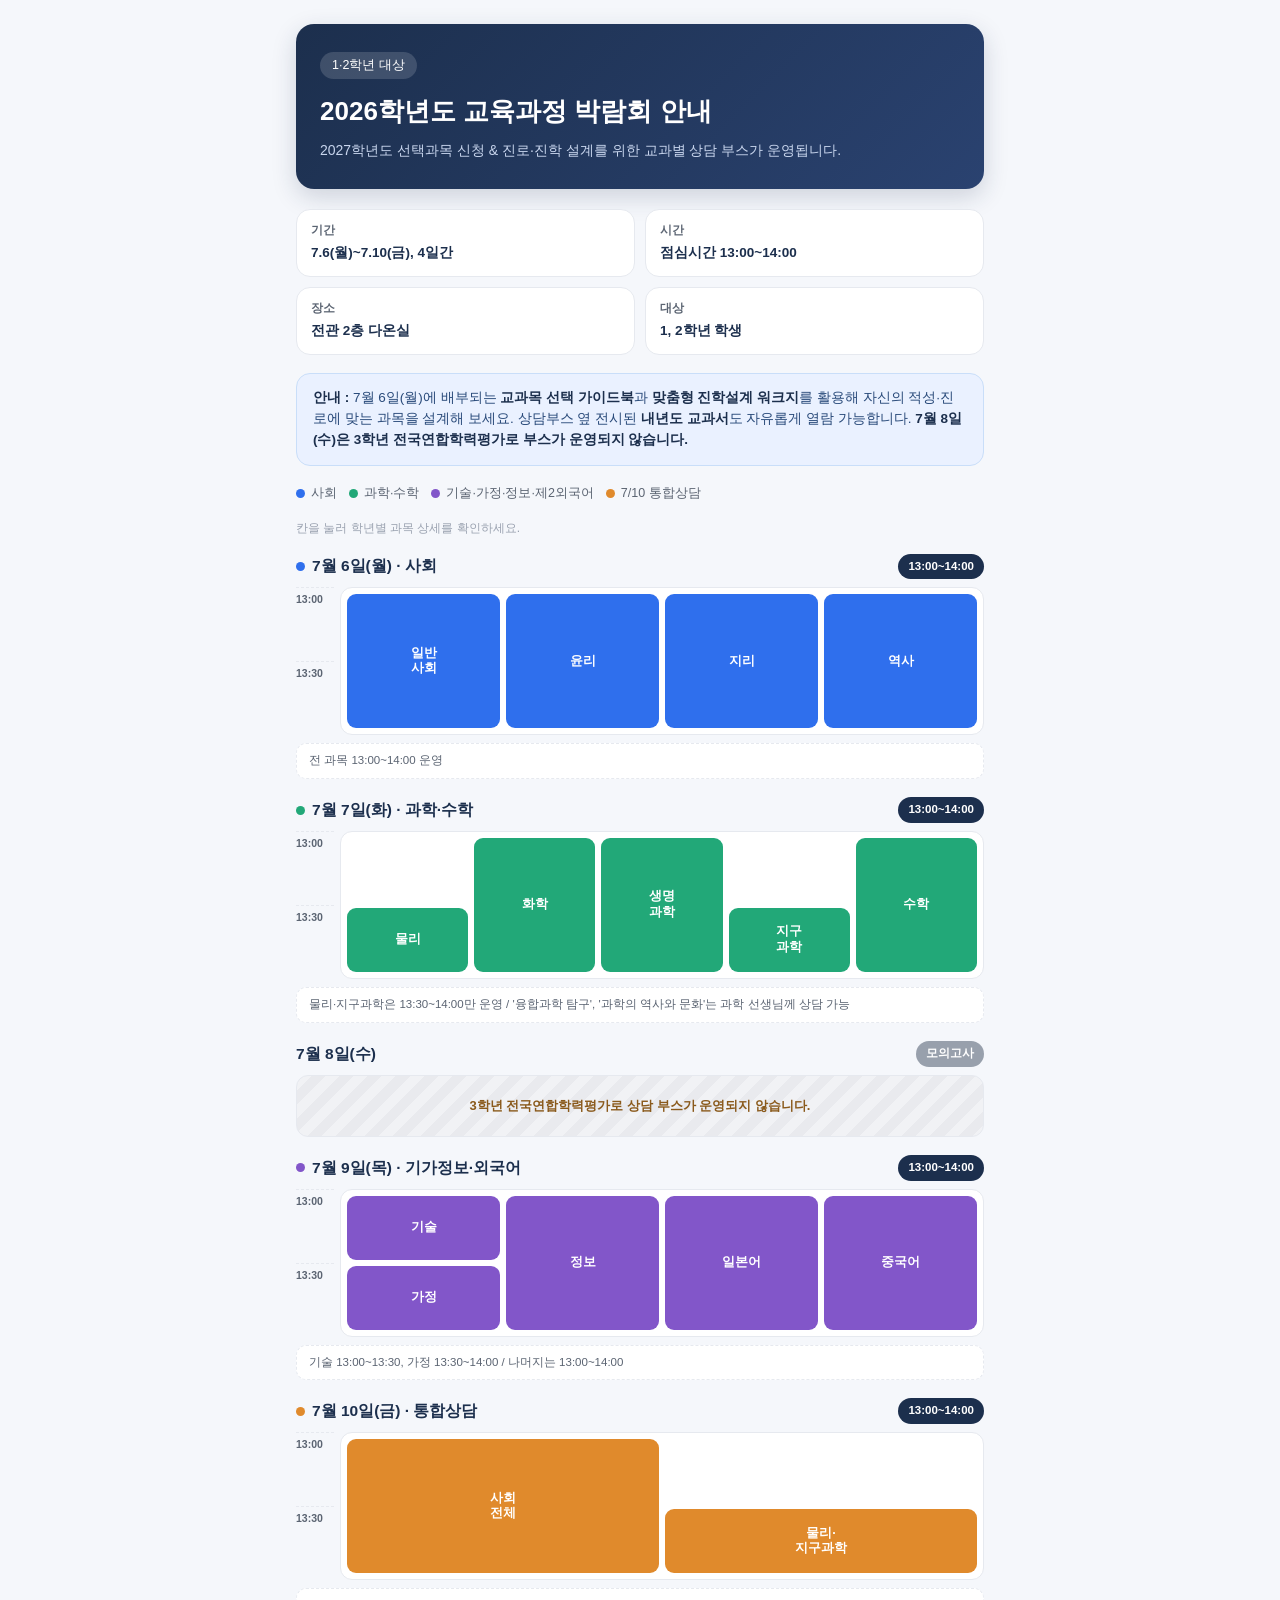
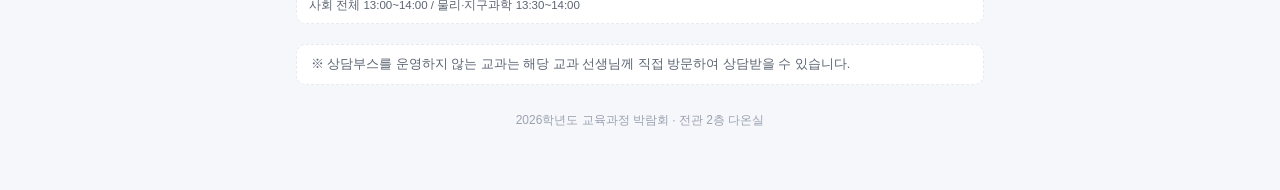
==== curriculum.html @ 7ca2bcb1 "Add files via upload" ====
<!DOCTYPE html>
<html lang="ko">
<head>
<meta charset="UTF-8">
<meta name="viewport" content="width=device-width, initial-scale=1.0">
<title>2026학년도 교육과정 박람회 안내</title>
<style>
  :root{
    --navy:#1c2f4d;
    --blue:#2f6fed;
    --blue-light:#eaf1ff;
    --green:#22a878;
    --purple:#8256c9;
    --orange:#e08a2c;
    --gray-text:#5b6472;
    --gray-line:#e6e9ef;
    --bg:#f5f7fb;
    --card-bg:#ffffff;
  }
  *{box-sizing:border-box;}
  body{
    margin:0;
    font-family:"Pretendard","Apple SD Gothic Neo","Malgun Gothic","Noto Sans KR",sans-serif;
    background:var(--bg);
    color:var(--navy);
    line-height:1.55;
  }
  .wrap{max-width:720px;margin:0 auto;padding:24px 16px 60px;}

  header{
    background:linear-gradient(135deg,var(--navy),#2a4270);
    color:#fff;
    border-radius:18px;
    padding:28px 24px;
    margin-bottom:20px;
    box-shadow:0 8px 24px rgba(28,47,77,0.18);
  }
  header .eyebrow{
    display:inline-block;
    background:rgba(255,255,255,0.15);
    padding:4px 12px;
    border-radius:999px;
    font-size:12.5px;
    margin-bottom:12px;
  }
  header h1{margin:0 0 8px;font-size:clamp(20px,5.5vw,26px);font-weight:800;}
  header p.sub{margin:0;font-size:14px;color:#c9d6ee;}

  .info-grid{display:grid;grid-template-columns:repeat(2,1fr);gap:10px;margin-bottom:18px;}
  .info-card{background:var(--card-bg);border:1px solid var(--gray-line);border-radius:14px;padding:12px 14px;}
  .info-card .label{font-size:11.5px;color:var(--gray-text);font-weight:600;margin-bottom:3px;}
  .info-card .value{font-size:13.5px;font-weight:700;}

  .guide-box{
    background:var(--blue-light);border:1px solid #c9def9;border-radius:14px;
    padding:14px 16px;margin-bottom:18px;font-size:13.5px;color:#294a7a;
  }
  .guide-box strong{color:var(--navy);}

  .legend{display:flex;flex-wrap:wrap;gap:12px;font-size:12.5px;color:var(--gray-text);margin-bottom:16px;}
  .legend span{display:inline-flex;align-items:center;gap:6px;}
  .dot{width:9px;height:9px;border-radius:50%;display:inline-block;flex:0 0 auto;}
  .dot.social{background:var(--blue);}
  .dot.science{background:var(--green);}
  .dot.etc{background:var(--purple);}
  .dot.mixed{background:var(--orange);}

  .hint{font-size:12px;color:#9aa2b0;margin-bottom:16px;}

  /* ===== Day blocks (stacked vertically) ===== */
  .day-block{margin-bottom:18px;}
  .day-block-head{
    display:flex;align-items:center;justify-content:space-between;
    margin-bottom:8px;
  }
  .day-block-head h2{
    margin:0;font-size:15.5px;font-weight:800;display:flex;align-items:center;gap:7px;
  }
  .day-badge{
    font-size:11.5px;font-weight:700;color:#fff;background:var(--navy);
    padding:4px 10px;border-radius:999px;white-space:nowrap;
  }
  .day-badge.closed{background:#98a0ac;}

  .day-timeline{display:flex;gap:6px;align-items:stretch;}
  .day-gutter{flex:0 0 38px;display:flex;flex-direction:column;}
  .day-gutter .g-row{
    flex:1 1 0;min-height:64px;
    font-size:10.5px;color:var(--gray-text);font-weight:700;
    padding-top:3px;border-top:1px dashed var(--gray-line);
  }

  .day-grid{
    flex:1 1 auto;min-width:0;
    border:1px solid var(--gray-line);border-radius:12px;background:var(--card-bg);
    display:grid;grid-template-rows:repeat(2, minmax(64px,auto));gap:6px;padding:6px;
  }

  .evt{
    border-radius:9px;padding:8px 4px;font-size:12.5px;font-weight:700;color:#fff;
    cursor:pointer;display:flex;flex-direction:column;justify-content:center;
    align-items:center;text-align:center;line-height:1.25;
    transition:transform .1s ease, box-shadow .1s ease;
    min-width:0;overflow:hidden;
    word-break:keep-all;overflow-wrap:break-word;
  }
  .evt:active{transform:scale(0.97);}
  .evt.social{background:var(--blue);}
  .evt.science{background:var(--green);}
  .evt.etc{background:var(--purple);}
  .evt.mixed{background:var(--orange);}

  .closed-panel{
    background:repeating-linear-gradient(135deg,#f1f2f5,#f1f2f5 10px,#e9eaee 10px,#e9eaee 20px);
    border:1px solid var(--gray-line);border-radius:12px;
    padding:20px;text-align:center;color:#8a5a1c;font-weight:700;font-size:13px;
  }

  .note{margin-top:8px;font-size:11.5px;color:var(--gray-text);background:#fff;border:1px dashed var(--gray-line);border-radius:10px;padding:8px 12px;}

  /* ===== Modal ===== */
  .modal-overlay{
    display:none;position:fixed;inset:0;background:rgba(20,28,45,0.55);
    z-index:50;align-items:center;justify-content:center;padding:16px;
  }
  .modal-overlay.show{display:flex;}
  .modal-box{
    background:#fff;border-radius:16px;max-width:400px;width:100%;
    padding:22px 22px 18px;box-shadow:0 20px 50px rgba(0,0,0,0.25);
  }
  .modal-box .m-tag{
    display:inline-block;font-size:11px;font-weight:700;padding:3px 10px;border-radius:999px;
    background:var(--blue-light);color:var(--blue);margin-bottom:8px;
  }
  .modal-box h3{margin:0 0 4px;font-size:18px;font-weight:800;}
  .modal-box .m-time{font-size:13px;color:var(--gray-text);margin-bottom:14px;font-weight:600;}
  .modal-box .m-courses .row-line{font-size:13.5px;margin-bottom:7px;}
  .modal-box .grade{
    display:inline-block;font-size:11px;font-weight:700;color:#fff;background:#9aa5b5;
    border-radius:5px;padding:1px 6px;margin-right:6px;
  }
  .modal-box .grade.g2{background:#5b8def;}
  .modal-box .grade.g3{background:#22a878;}
  .modal-close{
    margin-top:14px;width:100%;padding:10px;border:none;border-radius:10px;
    background:var(--navy);color:#fff;font-weight:700;font-size:13.5px;cursor:pointer;
  }

  .bottom-note{margin-top:20px;font-size:12.5px;color:var(--gray-text);background:#fff;border:1px dashed var(--gray-line);border-radius:10px;padding:10px 14px;}
  footer{text-align:center;font-size:12px;color:#9aa2b0;margin-top:26px;}
</style>
</head>
<body>
<div class="wrap">

  <header>
    <span class="eyebrow">1·2학년 대상</span>
    <h1>2026학년도 교육과정 박람회 안내</h1>
    <p class="sub">2027학년도 선택과목 신청 &amp; 진로·진학 설계를 위한 교과별 상담 부스가 운영됩니다.</p>
  </header>

  <div class="info-grid">
    <div class="info-card"><div class="label">기간</div><div class="value">7.6(월)~7.10(금), 4일간</div></div>
    <div class="info-card"><div class="label">시간</div><div class="value">점심시간 13:00~14:00</div></div>
    <div class="info-card"><div class="label">장소</div><div class="value">전관 2층 다온실</div></div>
    <div class="info-card"><div class="label">대상</div><div class="value">1, 2학년 학생</div></div>
  </div>

  <div class="guide-box">
    <strong>안내 :</strong> 7월 6일(월)에 배부되는 <strong>교과목 선택 가이드북</strong>과 <strong>맞춤형 진학설계 워크지</strong>를 활용해 자신의 적성·진로에 맞는 과목을 설계해 보세요. 상담부스 옆 전시된 <strong>내년도 교과서</strong>도 자유롭게 열람 가능합니다. <strong>7월 8일(수)은 3학년 전국연합학력평가로 부스가 운영되지 않습니다.</strong>
  </div>

  <div class="legend">
    <span><i class="dot social"></i>사회</span>
    <span><i class="dot science"></i>과학·수학</span>
    <span><i class="dot etc"></i>기술·가정·정보·제2외국어</span>
    <span><i class="dot mixed"></i>7/10 통합상담</span>
  </div>

  <div class="hint">칸을 눌러 학년별 과목 상세를 확인하세요.</div>

  <!-- 7/6 월 -->
  <div class="day-block">
    <div class="day-block-head">
      <h2><i class="dot social"></i>7월 6일(월) · 사회</h2>
      <span class="day-badge">13:00~14:00</span>
    </div>
    <div class="day-timeline">
      <div class="day-gutter"><div class="g-row">13:00</div><div class="g-row">13:30</div></div>
      <div class="day-grid" style="grid-template-columns:repeat(4,1fr);">
        <div class="evt social" style="grid-row:1/3;grid-column:1;" data-tag="사회" data-name="일반사회" data-time="13:00~14:00" data-courses='[["g2","사회와 문화, 법과 사회, 경제"],["g3","사회문제 탐구, 금융과 경제생활, 융합사회 탐구"]]'>일반<br>사회</div>
        <div class="evt social" style="grid-row:1/3;grid-column:2;" data-tag="사회" data-name="윤리" data-time="13:00~14:00" data-courses='[["g2","윤리문제 탐구, 현대사회와 윤리"],["g3","윤리와 사상, 인문학과 윤리"]]'>윤리</div>
        <div class="evt social" style="grid-row:1/3;grid-column:3;" data-tag="사회" data-name="지리" data-time="13:00~14:00" data-courses='[["g2","세계시민과 지리, 도시의 미래탐구, 기후변화와 지속가능한 세계"],["g3","한국지리 탐구, 여행지리"]]'>지리</div>
        <div class="evt social" style="grid-row:1/3;grid-column:4;" data-tag="사회" data-name="역사" data-time="13:00~14:00" data-courses='[["g2","세계사, 역사로 탐구하는 현대세계"],["g3","동아시아 역사기행, 세계유산 탐구"]]'>역사</div>
      </div>
    </div>
    <div class="note">전 과목 13:00~14:00 운영</div>
  </div>

  <!-- 7/7 화 -->
  <div class="day-block">
    <div class="day-block-head">
      <h2><i class="dot science"></i>7월 7일(화) · 과학·수학</h2>
      <span class="day-badge">13:00~14:00</span>
    </div>
    <div class="day-timeline">
      <div class="day-gutter"><div class="g-row">13:00</div><div class="g-row">13:30</div></div>
      <div class="day-grid" style="grid-template-columns:repeat(5,1fr);">
        <div class="evt science" style="grid-row:2/3;grid-column:1;" data-tag="과학" data-name="물리" data-time="13:30~14:00" data-courses='[["g2","물리학, 역학과 에너지"],["g3","전자기와 양자, 고급 물리학"]]'>물리</div>
        <div class="evt science" style="grid-row:1/3;grid-column:2;" data-tag="과학" data-name="화학" data-time="13:00~14:00" data-courses='[["g2","화학, 물질과 에너지"],["g3","화학 반응의 세계, 고급화학"]]'>화학</div>
        <div class="evt science" style="grid-row:1/3;grid-column:3;" data-tag="과학" data-name="생명과학" data-time="13:00~14:00" data-courses='[["g2","생명과학, 생물의 유전"],["g3","세포와 물질대사, 고급생명과학"]]'>생명<br>과학</div>
        <div class="evt science" style="grid-row:2/3;grid-column:4;" data-tag="과학" data-name="지구과학" data-time="13:30~14:00" data-courses='[["g2","지구과학, 지구시스템과학"],["g3","행성우주과학, 고급지구과학"]]'>지구<br>과학</div>
        <div class="evt science" style="grid-row:1/3;grid-column:5;" data-tag="수학" data-name="수학" data-time="13:00~14:00" data-courses='[["g2","기하"],["g3","미적분II"]]'>수학</div>
      </div>
    </div>
    <div class="note">물리·지구과학은 13:30~14:00만 운영 / '융합과학 탐구', '과학의 역사와 문화'는 과학 선생님께 상담 가능</div>
  </div>

  <!-- 7/8 수 -->
  <div class="day-block">
    <div class="day-block-head">
      <h2>7월 8일(수)</h2>
      <span class="day-badge closed">모의고사</span>
    </div>
    <div class="closed-panel">3학년 전국연합학력평가로 상담 부스가 운영되지 않습니다.</div>
  </div>

  <!-- 7/9 목 -->
  <div class="day-block">
    <div class="day-block-head">
      <h2><i class="dot etc"></i>7월 9일(목) · 기가정보·외국어</h2>
      <span class="day-badge">13:00~14:00</span>
    </div>
    <div class="day-timeline">
      <div class="day-gutter"><div class="g-row">13:00</div><div class="g-row">13:30</div></div>
      <div class="day-grid" style="grid-template-columns:repeat(4,1fr);">
        <div class="evt etc" style="grid-row:1/2;grid-column:1;" data-tag="기술" data-name="기술" data-time="13:00~13:30" data-courses='[["g3","창의공학 설계, 지식재산 일반"]]'>기술</div>
        <div class="evt etc" style="grid-row:2/3;grid-column:1;" data-tag="가정" data-name="가정" data-time="13:30~14:00" data-courses='[["g3","아동발달과 부모, 식품과 영양"]]'>가정</div>
        <div class="evt etc" style="grid-row:1/3;grid-column:2;" data-tag="정보" data-name="정보" data-time="13:00~14:00" data-courses='[["g2","프로그래밍, 인공지능 기초"]]'>정보</div>
        <div class="evt etc" style="grid-row:1/3;grid-column:3;" data-tag="제2외국어" data-name="일본어" data-time="13:00~14:00" data-courses='[["g2","일본어, 일본문화"],["g3","일본어회화, 심화일본어"]]'>일본어</div>
        <div class="evt etc" style="grid-row:1/3;grid-column:4;" data-tag="제2외국어" data-name="중국어" data-time="13:00~14:00" data-courses='[["g2","중국어, 중국문화"],["g3","중국어회화, 심화중국어"]]'>중국어</div>
      </div>
    </div>
    <div class="note">기술 13:00~13:30, 가정 13:30~14:00 / 나머지는 13:00~14:00</div>
  </div>

  <!-- 7/10 금 -->
  <div class="day-block">
    <div class="day-block-head">
      <h2><i class="dot mixed"></i>7월 10일(금) · 통합상담</h2>
      <span class="day-badge">13:00~14:00</span>
    </div>
    <div class="day-timeline">
      <div class="day-gutter"><div class="g-row">13:00</div><div class="g-row">13:30</div></div>
      <div class="day-grid" style="grid-template-columns:repeat(2,1fr);">
        <div class="evt mixed" style="grid-row:1/3;grid-column:1;" data-tag="사회 전체" data-name="사회 전체" data-time="13:00~14:00" data-courses='[["","일반사회, 윤리, 지리, 역사, 화학, 생명과학"]]'>사회<br>전체</div>
        <div class="evt mixed" style="grid-row:2/3;grid-column:2;" data-tag="물리·지구과학" data-name="물리 / 지구과학" data-time="13:30~14:00" data-courses='[["","물리, 지구과학"]]'>물리·<br>지구과학</div>
      </div>
    </div>
    <div class="note">사회 전체 13:00~14:00 / 물리·지구과학 13:30~14:00</div>
  </div>

  <div class="bottom-note">※ 상담부스를 운영하지 않는 교과는 해당 교과 선생님께 직접 방문하여 상담받을 수 있습니다.</div>

  <footer>2026학년도 교육과정 박람회 · 전관 2층 다온실</footer>
</div>

<div class="modal-overlay" id="modal">
  <div class="modal-box">
    <span class="m-tag" id="mTag">사회</span>
    <h3 id="mName">과목명</h3>
    <div class="m-time" id="mTime">운영시간</div>
    <div class="m-courses" id="mCourses"></div>
    <button class="modal-close" id="mClose">닫기</button>
  </div>
</div>

<script>
  const modal = document.getElementById('modal');
  const mTag = document.getElementById('mTag');
  const mName = document.getElementById('mName');
  const mTime = document.getElementById('mTime');
  const mCourses = document.getElementById('mCourses');

  document.querySelectorAll('.evt').forEach(function(evt){
    evt.addEventListener('click', function(){
      mTag.textContent = evt.dataset.tag;
      mName.textContent = evt.dataset.name;
      mTime.textContent = '운영시간 ' + evt.dataset.time;
      const courses = JSON.parse(evt.dataset.courses);
      mCourses.innerHTML = courses.map(function(pair){
        const grade = pair[0], text = pair[1];
        const badge = grade ? ('<span class="grade ' + grade + '">' + (grade==='g2'?'2학년':'3학년') + '</span>') : '';
        return '<div class="row-line">' + badge + text + '</div>';
      }).join('');
      modal.classList.add('show');
    });
  });
  document.getElementById('mClose').addEventListener('click', function(){ modal.classList.remove('show'); });
  modal.addEventListener('click', function(e){ if(e.target===modal) modal.classList.remove('show'); });
</script>
</body>
</html>
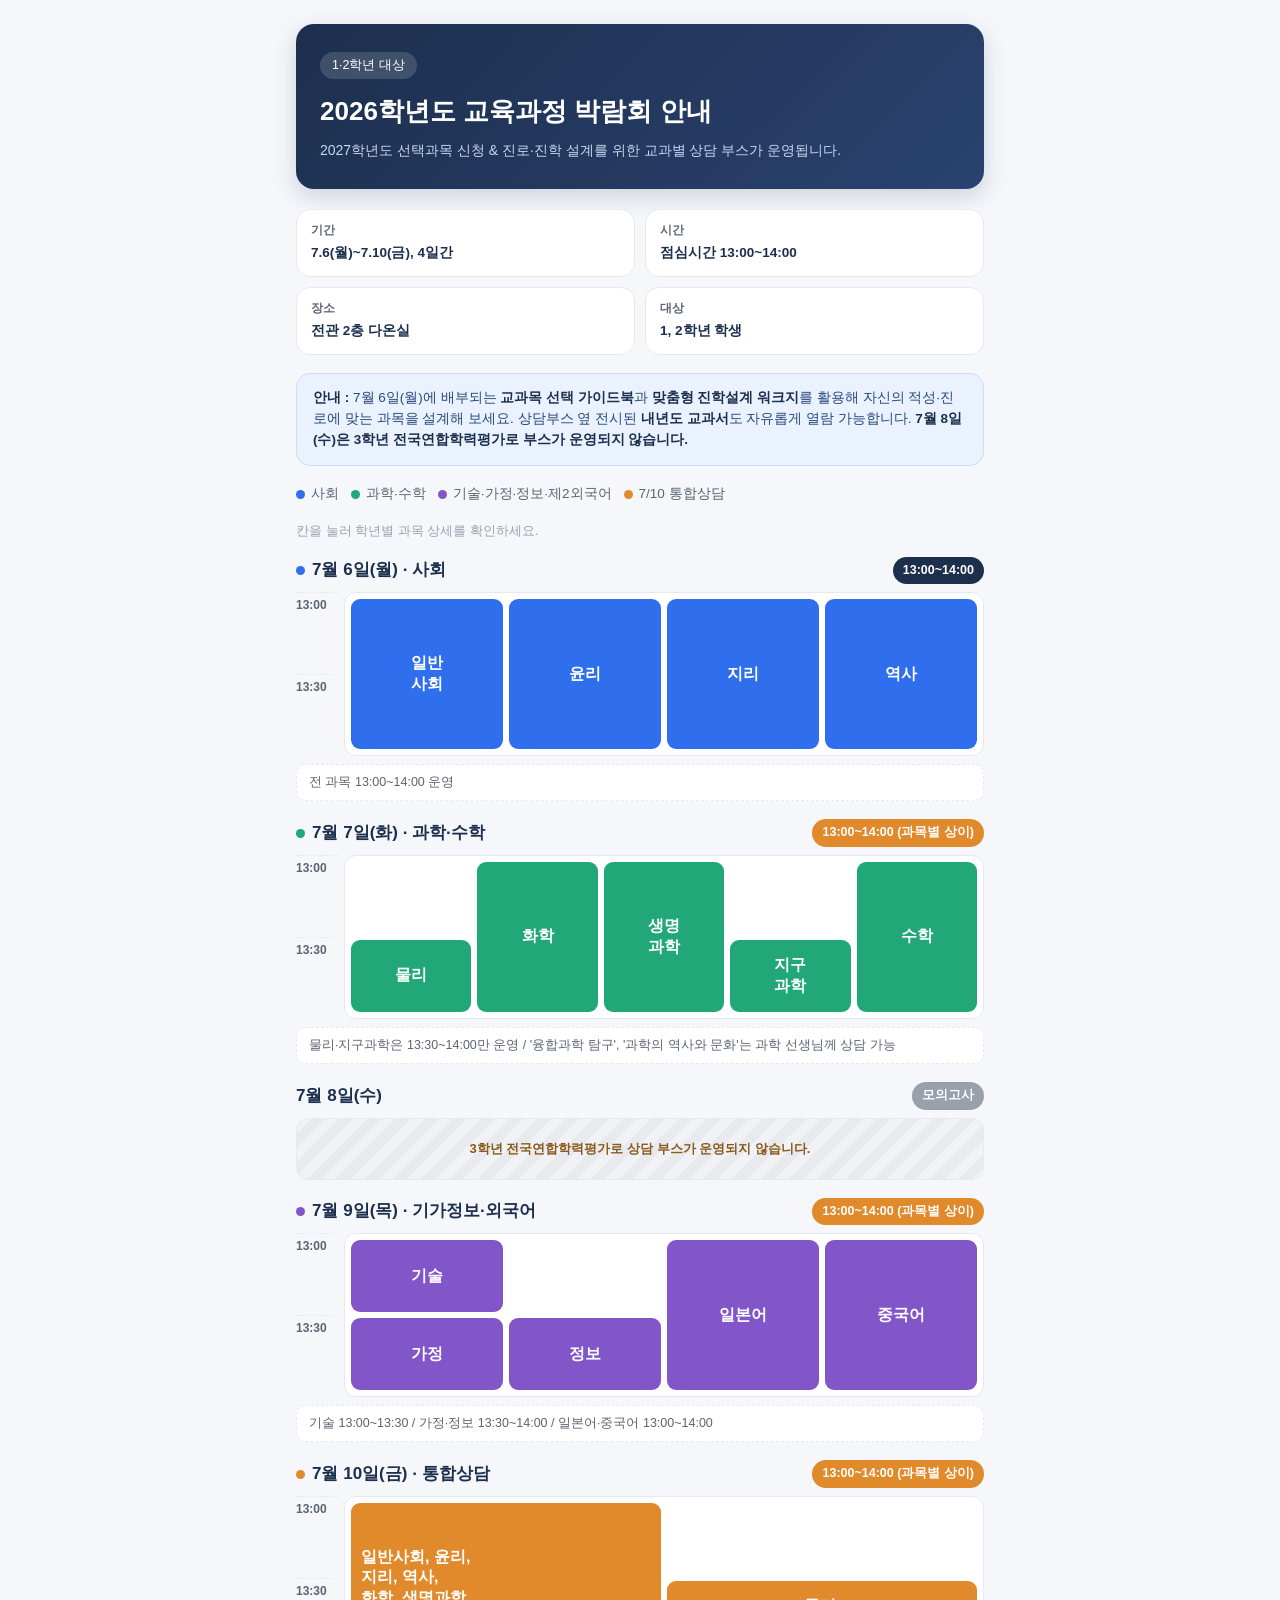
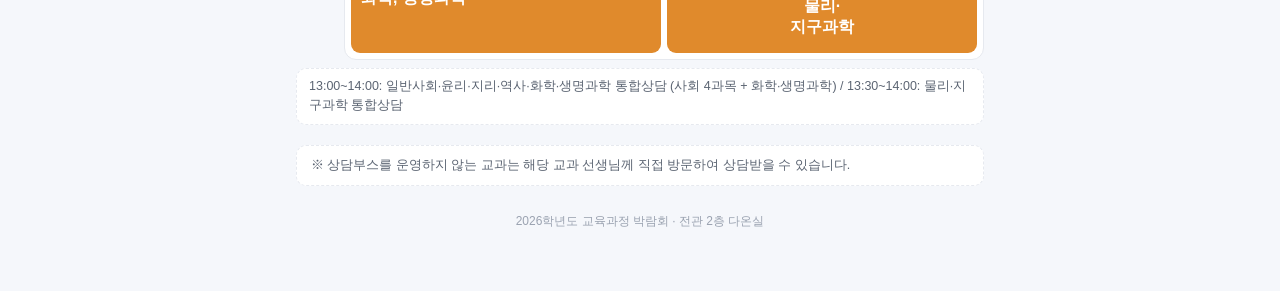
==== commit 41b04304: "Update curriculum.html" ====
--- a/curriculum.html
+++ b/curriculum.html
@@ -57,7 +57,7 @@
   }
   .guide-box strong{color:var(--navy);}
 
-  .legend{display:flex;flex-wrap:wrap;gap:12px;font-size:12.5px;color:var(--gray-text);margin-bottom:16px;}
+  .legend{display:flex;flex-wrap:wrap;gap:12px;font-size:13.5px;color:var(--gray-text);margin-bottom:16px;}
   .legend span{display:inline-flex;align-items:center;gap:6px;}
   .dot{width:9px;height:9px;border-radius:50%;display:inline-block;flex:0 0 auto;}
   .dot.social{background:var(--blue);}
@@ -65,7 +65,7 @@
   .dot.etc{background:var(--purple);}
   .dot.mixed{background:var(--orange);}
 
-  .hint{font-size:12px;color:#9aa2b0;margin-bottom:16px;}
+  .hint{font-size:13px;color:#9aa2b0;margin-bottom:16px;}
 
   /* ===== Day blocks (stacked vertically) ===== */
   .day-block{margin-bottom:18px;}
@@ -74,32 +74,33 @@
     margin-bottom:8px;
   }
   .day-block-head h2{
-    margin:0;font-size:15.5px;font-weight:800;display:flex;align-items:center;gap:7px;
+    margin:0;font-size:17px;font-weight:800;display:flex;align-items:center;gap:7px;
   }
   .day-badge{
-    font-size:11.5px;font-weight:700;color:#fff;background:var(--navy);
+    font-size:12.5px;font-weight:700;color:#fff;background:var(--navy);
     padding:4px 10px;border-radius:999px;white-space:nowrap;
   }
   .day-badge.closed{background:#98a0ac;}
+  .day-badge.mixed{background:var(--orange);}
 
   .day-timeline{display:flex;gap:6px;align-items:stretch;}
-  .day-gutter{flex:0 0 38px;display:flex;flex-direction:column;}
+  .day-gutter{flex:0 0 42px;display:flex;flex-direction:column;}
   .day-gutter .g-row{
-    flex:1 1 0;min-height:64px;
-    font-size:10.5px;color:var(--gray-text);font-weight:700;
+    flex:1 1 0;min-height:72px;
+    font-size:12px;color:var(--gray-text);font-weight:700;
     padding-top:3px;border-top:1px dashed var(--gray-line);
   }
 
   .day-grid{
     flex:1 1 auto;min-width:0;
     border:1px solid var(--gray-line);border-radius:12px;background:var(--card-bg);
-    display:grid;grid-template-rows:repeat(2, minmax(64px,auto));gap:6px;padding:6px;
+    display:grid;grid-template-rows:repeat(2, minmax(72px,auto));gap:6px;padding:6px;
   }
 
   .evt{
-    border-radius:9px;padding:8px 4px;font-size:12.5px;font-weight:700;color:#fff;
+    border-radius:9px;padding:8px 4px;font-size:16px;font-weight:700;color:#fff;
     cursor:pointer;display:flex;flex-direction:column;justify-content:center;
-    align-items:center;text-align:center;line-height:1.25;
+    align-items:center;text-align:center;line-height:1.3;
     transition:transform .1s ease, box-shadow .1s ease;
     min-width:0;overflow:hidden;
     word-break:keep-all;overflow-wrap:break-word;
@@ -116,7 +117,7 @@
     padding:20px;text-align:center;color:#8a5a1c;font-weight:700;font-size:13px;
   }
 
-  .note{margin-top:8px;font-size:11.5px;color:var(--gray-text);background:#fff;border:1px dashed var(--gray-line);border-radius:10px;padding:8px 12px;}
+  .note{margin-top:8px;font-size:12.5px;color:var(--gray-text);background:#fff;border:1px dashed var(--gray-line);border-radius:10px;padding:8px 12px;}
 
   /* ===== Modal ===== */
   .modal-overlay{
@@ -201,7 +202,7 @@
   <div class="day-block">
     <div class="day-block-head">
       <h2><i class="dot science"></i>7월 7일(화) · 과학·수학</h2>
-      <span class="day-badge">13:00~14:00</span>
+      <span class="day-badge mixed">13:00~14:00 (과목별 상이)</span>
     </div>
     <div class="day-timeline">
       <div class="day-gutter"><div class="g-row">13:00</div><div class="g-row">13:30</div></div>
@@ -229,35 +230,35 @@
   <div class="day-block">
     <div class="day-block-head">
       <h2><i class="dot etc"></i>7월 9일(목) · 기가정보·외국어</h2>
-      <span class="day-badge">13:00~14:00</span>
+      <span class="day-badge mixed">13:00~14:00 (과목별 상이)</span>
     </div>
     <div class="day-timeline">
       <div class="day-gutter"><div class="g-row">13:00</div><div class="g-row">13:30</div></div>
       <div class="day-grid" style="grid-template-columns:repeat(4,1fr);">
         <div class="evt etc" style="grid-row:1/2;grid-column:1;" data-tag="기술" data-name="기술" data-time="13:00~13:30" data-courses='[["g3","창의공학 설계, 지식재산 일반"]]'>기술</div>
         <div class="evt etc" style="grid-row:2/3;grid-column:1;" data-tag="가정" data-name="가정" data-time="13:30~14:00" data-courses='[["g3","아동발달과 부모, 식품과 영양"]]'>가정</div>
-        <div class="evt etc" style="grid-row:1/3;grid-column:2;" data-tag="정보" data-name="정보" data-time="13:00~14:00" data-courses='[["g2","프로그래밍, 인공지능 기초"]]'>정보</div>
+        <div class="evt etc" style="grid-row:2/3;grid-column:2;" data-tag="정보" data-name="정보" data-time="13:30~14:00" data-courses='[["g2","프로그래밍, 인공지능 기초"]]'>정보</div>
         <div class="evt etc" style="grid-row:1/3;grid-column:3;" data-tag="제2외국어" data-name="일본어" data-time="13:00~14:00" data-courses='[["g2","일본어, 일본문화"],["g3","일본어회화, 심화일본어"]]'>일본어</div>
         <div class="evt etc" style="grid-row:1/3;grid-column:4;" data-tag="제2외국어" data-name="중국어" data-time="13:00~14:00" data-courses='[["g2","중국어, 중국문화"],["g3","중국어회화, 심화중국어"]]'>중국어</div>
       </div>
     </div>
-    <div class="note">기술 13:00~13:30, 가정 13:30~14:00 / 나머지는 13:00~14:00</div>
+    <div class="note">기술 13:00~13:30 / 가정·정보 13:30~14:00 / 일본어·중국어 13:00~14:00</div>
   </div>
 
   <!-- 7/10 금 -->
   <div class="day-block">
     <div class="day-block-head">
       <h2><i class="dot mixed"></i>7월 10일(금) · 통합상담</h2>
-      <span class="day-badge">13:00~14:00</span>
+      <span class="day-badge mixed">13:00~14:00 (과목별 상이)</span>
     </div>
     <div class="day-timeline">
       <div class="day-gutter"><div class="g-row">13:00</div><div class="g-row">13:30</div></div>
       <div class="day-grid" style="grid-template-columns:repeat(2,1fr);">
-        <div class="evt mixed" style="grid-row:1/3;grid-column:1;" data-tag="사회 전체" data-name="사회 전체" data-time="13:00~14:00" data-courses='[["","일반사회, 윤리, 지리, 역사, 화학, 생명과학"]]'>사회<br>전체</div>
+        <div class="evt mixed" style="grid-row:1/3;grid-column:1;text-align:left;align-items:flex-start;justify-content:center;padding:10px 10px;" data-tag="통합상담" data-name="일반사회·윤리·지리·역사·화학·생명과학" data-time="13:00~14:00" data-courses='[["","일반사회, 윤리, 지리, 역사, 화학, 생명과학"]]'>일반사회, 윤리,<br>지리, 역사,<br>화학, 생명과학</div>
         <div class="evt mixed" style="grid-row:2/3;grid-column:2;" data-tag="물리·지구과학" data-name="물리 / 지구과학" data-time="13:30~14:00" data-courses='[["","물리, 지구과학"]]'>물리·<br>지구과학</div>
       </div>
     </div>
-    <div class="note">사회 전체 13:00~14:00 / 물리·지구과학 13:30~14:00</div>
+    <div class="note">13:00~14:00: 일반사회·윤리·지리·역사·화학·생명과학 통합상담 (사회 4과목 + 화학·생명과학) / 13:30~14:00: 물리·지구과학 통합상담</div>
   </div>
 
   <div class="bottom-note">※ 상담부스를 운영하지 않는 교과는 해당 교과 선생님께 직접 방문하여 상담받을 수 있습니다.</div>
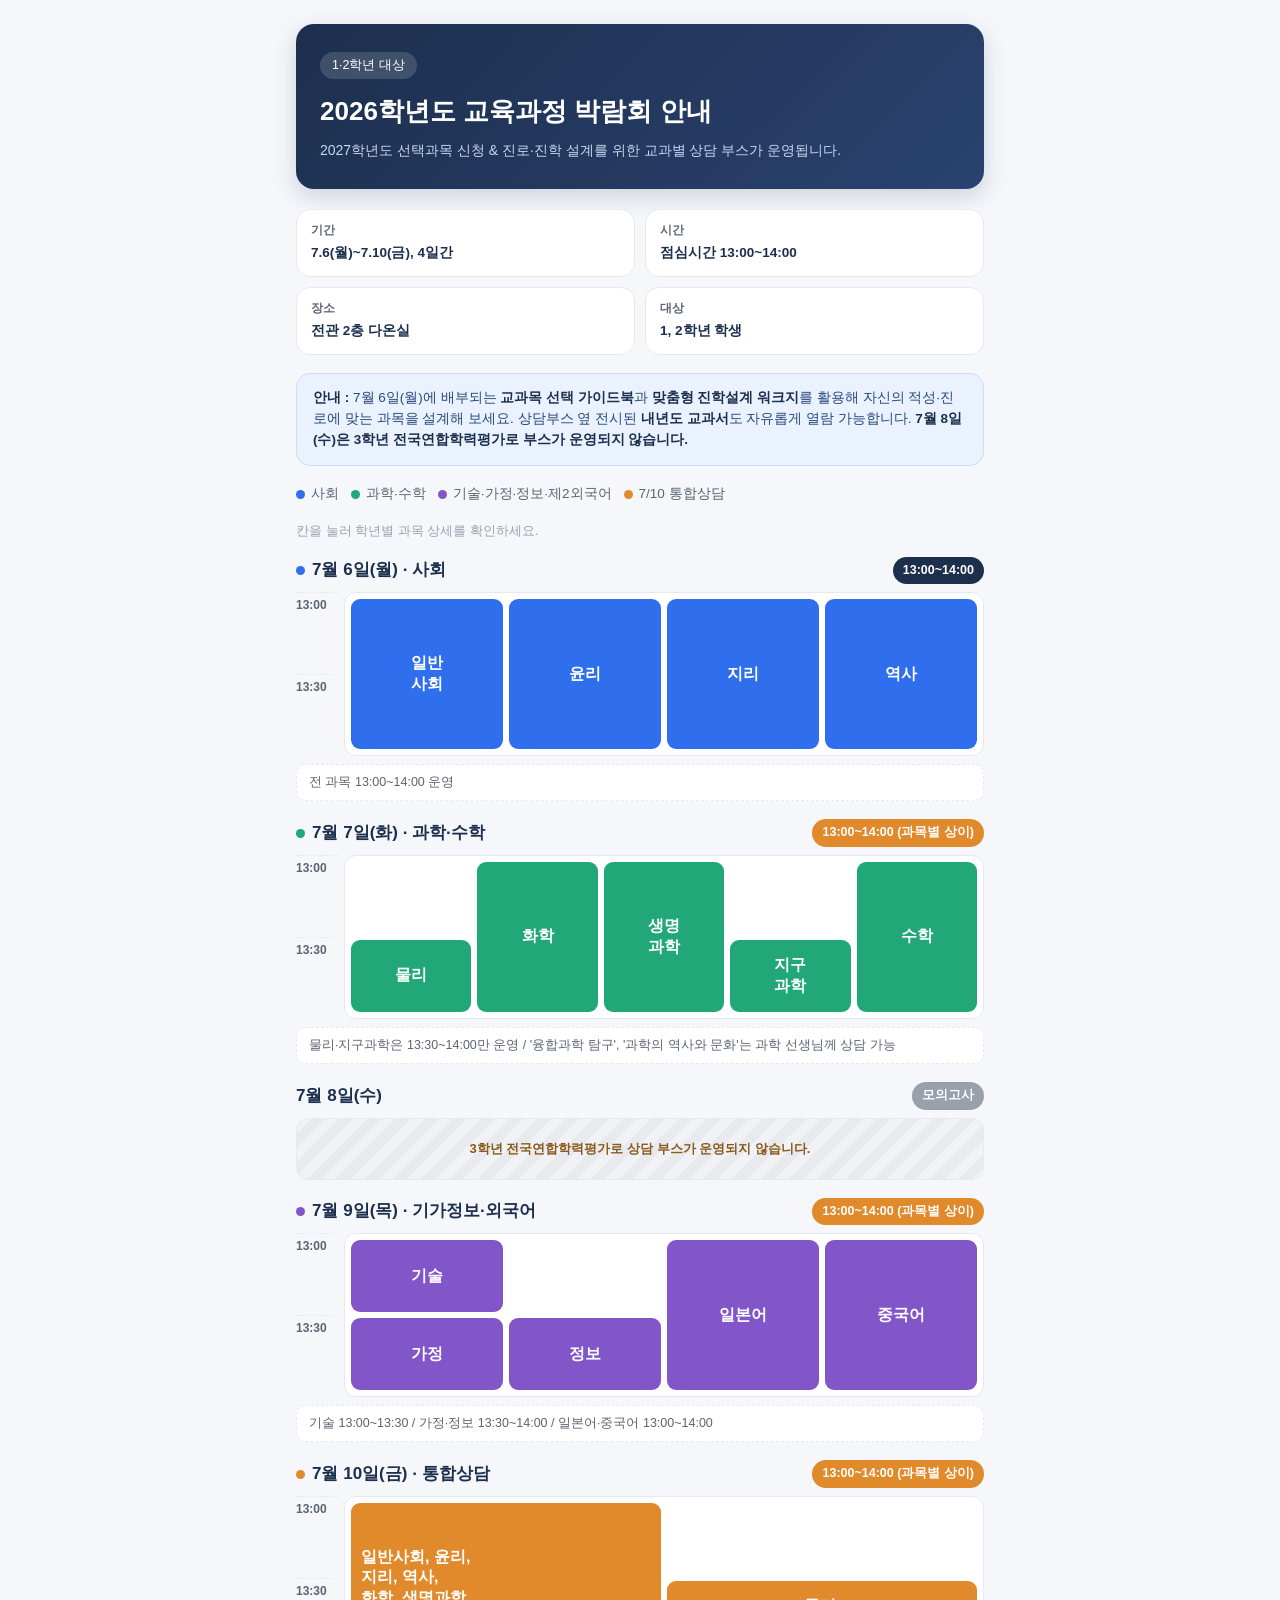
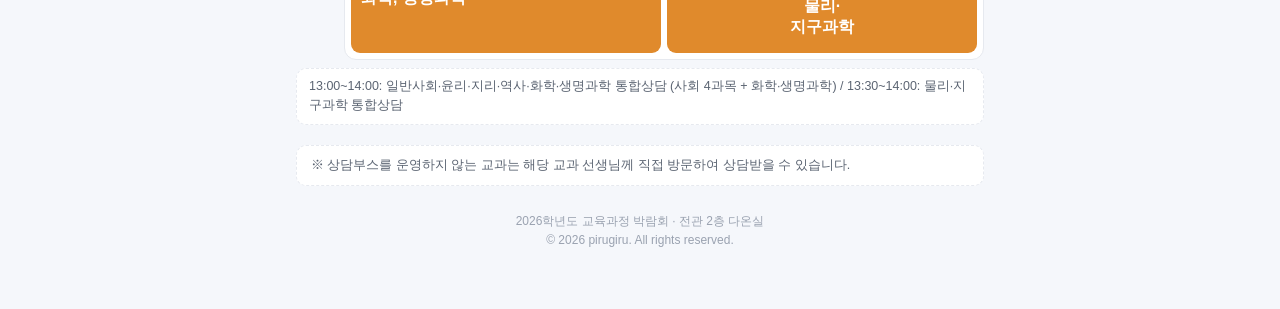
==== commit c1703bd9: "Update curriculum.html" ====
--- a/curriculum.html
+++ b/curriculum.html
@@ -263,7 +263,10 @@
 
   <div class="bottom-note">※ 상담부스를 운영하지 않는 교과는 해당 교과 선생님께 직접 방문하여 상담받을 수 있습니다.</div>
 
-  <footer>2026학년도 교육과정 박람회 · 전관 2층 다온실</footer>
+  <footer>
+    2026학년도 교육과정 박람회 · 전관 2층 다온실<br>
+    © 2026 pirugiru. All rights reserved.
+  </footer>
 </div>
 
 <div class="modal-overlay" id="modal">
